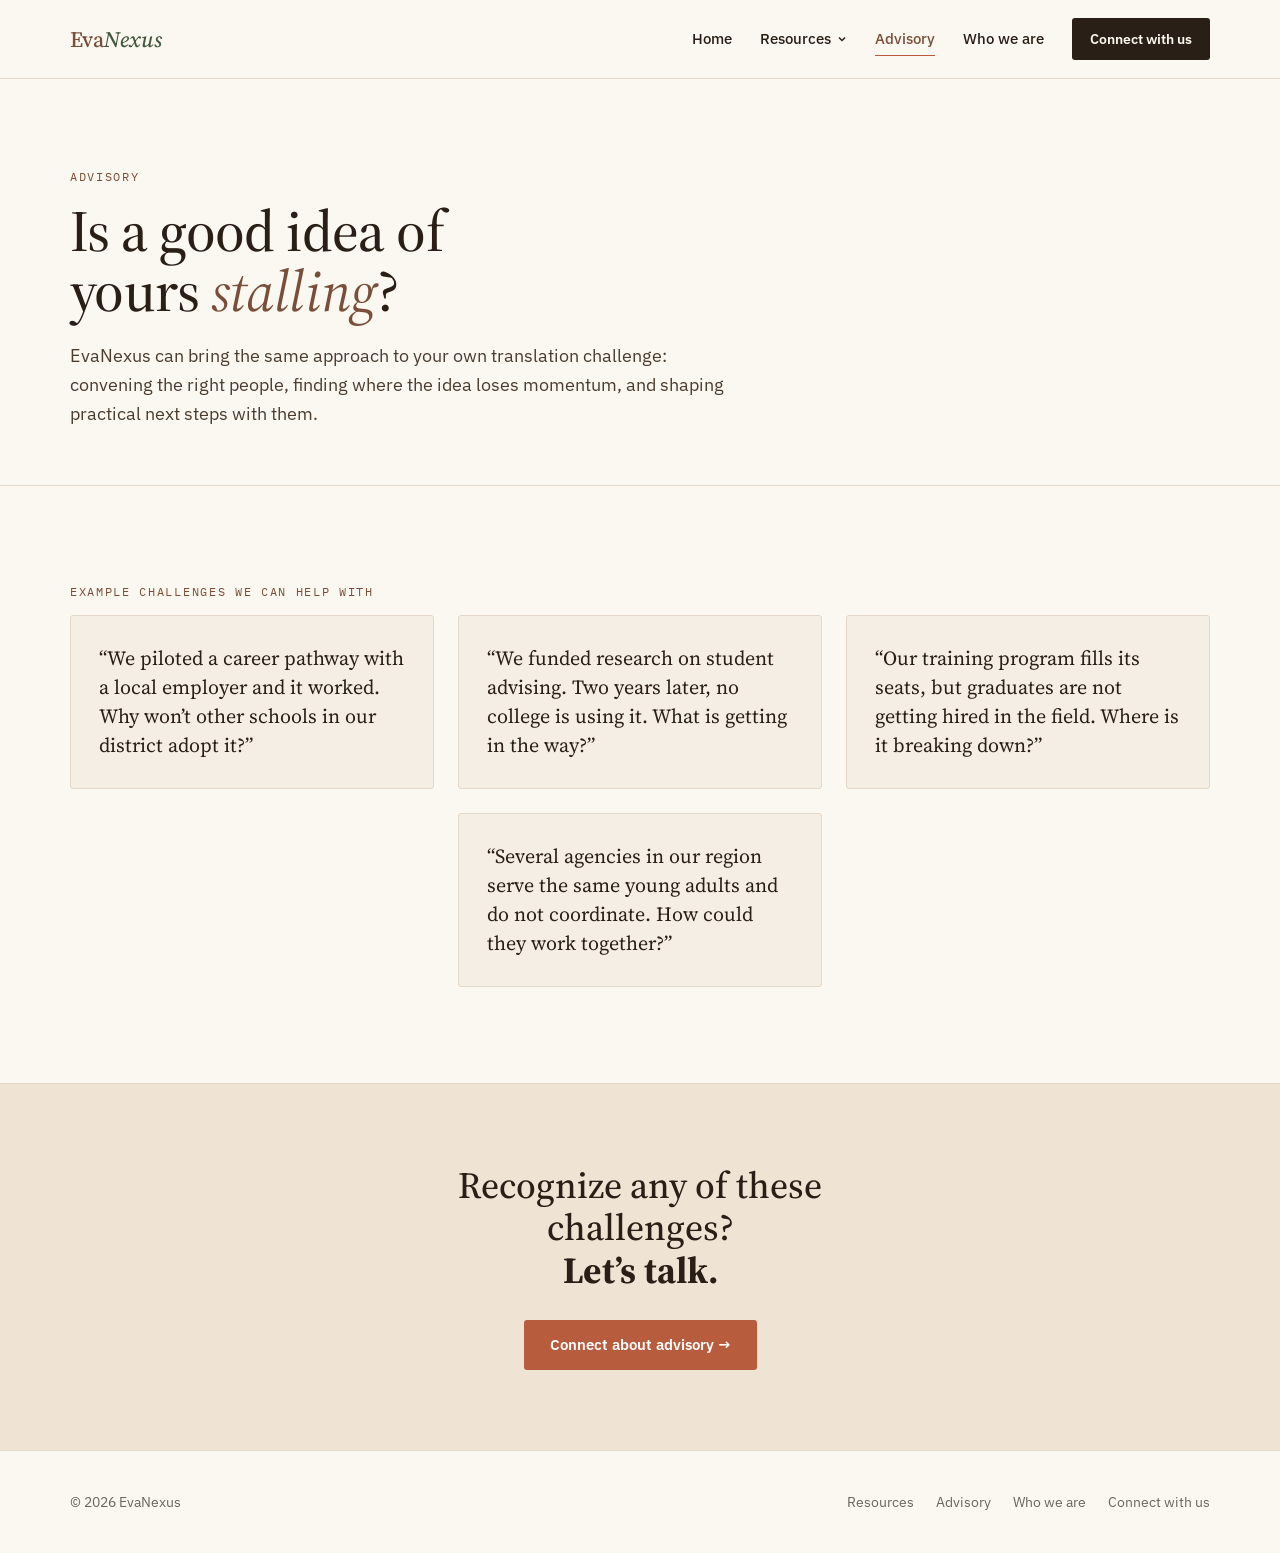
==== advisory.html @ 3455cbdf "Add files via upload" ====
<!doctype html>
<html lang="en">
<head>
<meta charset="utf-8">
<meta name="viewport" content="width=device-width, initial-scale=1">
<title>Advisory | EvaNexus</title>
<meta name="description" content="EvaNexus builds shared knowledge about where promising education and workforce ideas stall between research and economic mobility, and what helps them move.">
<meta property="og:title" content="Advisory | EvaNexus">
<meta property="og:description" content="EvaNexus builds shared knowledge about where promising education and workforce ideas stall between research and economic mobility, and what helps them move.">
<meta property="og:image" content="https://evanexus.org/images/evanexus-share.png">
<meta property="og:url" content="https://evanexus.org/advisory">
<meta property="og:type" content="website">
<meta name="twitter:card" content="summary_large_image">
<link rel="icon" href="images/favicon.svg" type="image/svg+xml">
<link rel="preconnect" href="https://fonts.googleapis.com">
<link rel="preconnect" href="https://fonts.gstatic.com" crossorigin>
<link rel="stylesheet" href="https://fonts.googleapis.com/css2?family=Source+Serif+4:ital,opsz,wght@0,8..60,400..600;1,8..60,400..600&amp;family=IBM+Plex+Sans:wght@400;500;600&amp;family=IBM+Plex+Mono:wght@400;500&amp;display=swap">
<link rel="stylesheet" href="site.css">
</head>
<body>
<div style="background: #FBF7F1; color: #2A1F16; font-family: 'IBM Plex Sans', -apple-system, 'Segoe UI', sans-serif; font-size: 16px; line-height: 1.6">

<header style="position: sticky; top: 0; z-index: 10; background: #FBF7F1; border-bottom: 1px solid #E4D9C8">
<nav aria-label="Main" style="max-width: 1140px; margin: 0 auto; padding: 18px clamp(20px, 5vw, 64px); display: flex; flex-wrap: wrap; align-items: center; justify-content: space-between; gap: 16px">
<a href="index.html" style="font-family: 'Source Serif 4', Georgia, serif; font-weight: 500; font-size: 22px; color: #7A4F3A; text-decoration: none">Eva<span style="font-style: italic; color: #43593F">Nexus</span></a>
<div style="display: flex; flex-wrap: wrap; align-items: center; gap: 28px; font-size: 15px; font-weight: 500">
<a href="index.html" style="color: #2A1F16; text-decoration: none; padding: 4px 0">Home</a>
<div class="enx-dd" style="position: relative">
<a href="resources.html" aria-haspopup="true" style="display: inline-flex; align-items: center; gap: 6px; color: #2A1F16; text-decoration: none; padding: 4px 0;">Resources <svg width="10" height="10" viewBox="0 0 10 10" fill="none" stroke="currentColor" stroke-width="1.5" aria-hidden="true"><path d="M2 3.5l3 3 3-3"></path></svg></a>
<div class="enx-menu" style="position: absolute; top: 100%; left: -14px; padding-top: 10px; z-index: 20">
<div style="display: flex; flex-direction: column; min-width: 230px; background: #FBF7F1; border: 1px solid #E4D9C8; border-radius: 3px; box-shadow: 0 8px 24px rgba(42, 31, 22, 0.1); padding: 6px">
<a href="resources.html#blog" style="display: flex; align-items: center; gap: 10px; padding: 10px 14px; border-radius: 3px; color: #2A1F16; text-decoration: none; font-size: 15px; font-weight: 500; white-space: nowrap"><svg width="16" height="16" viewBox="0 0 16 16" fill="none" stroke="#7A4F3A" stroke-width="1.4" stroke-linecap="round" stroke-linejoin="round" aria-hidden="true"><path d="M10.5 2.5l3 3L6 13H3v-3z"></path><path d="M9 4l3 3"></path></svg>Blog</a>
<a href="resources.html#reports" style="display: flex; align-items: center; gap: 10px; padding: 10px 14px; border-radius: 3px; color: #2A1F16; text-decoration: none; font-size: 15px; font-weight: 500; white-space: nowrap"><svg width="16" height="16" viewBox="0 0 16 16" fill="none" stroke="#7A4F3A" stroke-width="1.4" stroke-linecap="round" stroke-linejoin="round" aria-hidden="true"><path d="M4 1.5h5.5L12.5 4.5V14.5H4z"></path><path d="M9.5 1.5v3h3M6 8h4.5M6 10.5h4.5"></path></svg>White Papers/Reports</a>
<a href="resources.html#frameworks" style="display: flex; align-items: center; gap: 10px; padding: 10px 14px; border-radius: 3px; color: #2A1F16; text-decoration: none; font-size: 15px; font-weight: 500; white-space: nowrap"><svg width="16" height="16" viewBox="0 0 16 16" fill="none" stroke="#7A4F3A" stroke-width="1.4" stroke-linecap="round" stroke-linejoin="round" aria-hidden="true"><rect x="2" y="2" width="5" height="5"></rect><rect x="9" y="2" width="5" height="5"></rect><rect x="2" y="9" width="5" height="5"></rect><path d="M11.5 9v5M9 11.5h5"></path></svg>Frameworks</a>
</div>
</div>
</div>
<a href="advisory.html" style="color: #7A4F3A; text-decoration: none; border-bottom: 1.5px solid #B85C3E; padding: 4px 0">Advisory</a>
<a href="who-we-are.html" style="color: #2A1F16; text-decoration: none; padding: 4px 0">Who we are</a>
<a href="connect.html" style="background: #2A1F16; color: #FBF7F1; text-decoration: none; padding: 10px 18px; border-radius: 3px; font-weight: 600; font-size: 14px">Connect with us</a>
</div>
</nav>
</header>

<section style="padding: clamp(52px, 7vw, 88px) 0 clamp(32px, 5vw, 56px); border-bottom: 1px solid #E4D9C8">
<div style="max-width: 1140px; margin: 0 auto; padding: 0 clamp(20px, 5vw, 64px)">
<p style="margin: 0 0 14px; font-family: 'IBM Plex Mono', ui-monospace, monospace; font-size: 12px; letter-spacing: 0.14em; text-transform: uppercase; color: #7A4F3A">Advisory</p>
<h1 style="margin: 0 0 20px; max-width: 18ch; font-family: 'Source Serif 4', Georgia, serif; font-weight: 500; font-size: clamp(38px, 5vw, 58px); line-height: 1.05; letter-spacing: -0.01em; color: #2A1F16">Is a good idea of yours <em style="font-weight: 400; color: #7A4F3A">stalling</em>?</h1>
<p style="margin: 0; font-size: 18px; color: #4A3D30; max-width: 62ch">EvaNexus can bring the same approach to your own translation challenge: convening the right people, finding where the idea loses momentum, and shaping practical next steps with them.</p>
</div>
</section>

<section style="padding: clamp(56px, 9vw, 96px) 0">
<div style="max-width: 1140px; margin: 0 auto; padding: 0 clamp(20px, 5vw, 64px)">
<p style="margin: 0 0 14px; font-family: 'IBM Plex Mono', ui-monospace, monospace; font-size: 12px; letter-spacing: 0.14em; text-transform: uppercase; color: #7A4F3A">EXAMPLE CHALLENGES WE CAN HELP WITH</p>

<div style="display: grid; grid-template-columns: repeat(auto-fit, minmax(320px, 1fr)); gap: 24px">
<blockquote style="margin: 0; background: #F5EEE4; border: 1px solid #E4D9C8; border-radius: 3px; padding: 28px; font-family: 'Source Serif 4', Georgia, serif; font-size: 20px; line-height: 1.45; color: #2A1F16">“We piloted a career pathway with a local employer and it worked. Why won’t other schools in our district adopt it?”</blockquote>
<blockquote style="margin: 0; background: #F5EEE4; border: 1px solid #E4D9C8; border-radius: 3px; padding: 28px; font-family: 'Source Serif 4', Georgia, serif; font-size: 20px; line-height: 1.45; color: #2A1F16">“We funded research on student advising. Two years later, no college is using it. What is getting in the way?”</blockquote>
<blockquote style="margin: 0; background: #F5EEE4; border: 1px solid #E4D9C8; border-radius: 3px; padding: 28px; font-family: 'Source Serif 4', Georgia, serif; font-size: 20px; line-height: 1.45; color: #2A1F16">“Our training program fills its seats, but graduates are not getting hired in the field. Where is it breaking down?”</blockquote>
<blockquote style="margin: 0; background: #F5EEE4; border: 1px solid #E4D9C8; border-radius: 3px; padding: 28px; font-family: 'Source Serif 4', Georgia, serif; font-size: 20px; line-height: 1.45; color: #2A1F16" class="enx-center-last">“Several agencies in our region serve the same young adults and do not coordinate. How could they work together?”</blockquote>
</div>
</div>
</section>

<section style="background: #EFE4D4; border-top: 1px solid #E4D9C8; padding: clamp(48px, 7vw, 80px) 0">
<div style="max-width: 1140px; margin: 0 auto; padding: 0 clamp(20px, 5vw, 64px); display: flex; flex-direction: column; align-items: center; gap: 28px; text-align: center">
<h2 style="margin: 0; max-width: 30ch; font-family: 'Source Serif 4', Georgia, serif; font-weight: 500; font-size: clamp(28px, 3vw, 37px); line-height: 1.15; color: #2A1F16; text-align: center">Recognize any of these challenges? <br><strong>Let’s talk.</strong></h2>
<a href="connect.html" style="background: #B85C3E; color: #FFFFFF; text-decoration: none; padding: 13px 26px; border-radius: 3px; font-weight: 600; font-size: 15px">Connect about advisory →</a>
</div>
</section>

<footer style="border-top: 1px solid #E4D9C8; padding: 40px 0">
<div style="max-width: 1140px; margin: 0 auto; padding: 0 clamp(20px, 5vw, 64px); display: flex; flex-wrap: wrap; align-items: center; justify-content: space-between; gap: 16px; font-size: 14px; color: #6B6560">
<span>© 2026 EvaNexus</span>
<div style="display: flex; flex-wrap: wrap; gap: 22px">
<a href="resources.html" style="color: #6B6560; text-decoration: none">Resources</a>
<a href="advisory.html" style="color: #6B6560; text-decoration: none">Advisory</a>
<a href="who-we-are.html" style="color: #6B6560; text-decoration: none">Who we are</a>
<a href="connect.html" style="color: #6B6560; text-decoration: none">Connect with us</a>
</div>
</div>
</footer>

</div>
</body>
</html>
---- site.css ----
/* EvaNexus site-wide styles. Page layout styles are inline in each page. */
html{scroll-behavior:smooth}
body{margin:0;background:#FBF7F1}
a{color:#7A4F3A}a:hover{color:#B85C3E}
a:focus-visible{outline:2px solid #B85C3E;outline-offset:3px}
img{max-width:100%}
@media (prefers-reduced-motion: reduce){html{scroll-behavior:auto}}

/* Resources dropdown in the main menu */
.enx-menu{visibility:hidden;opacity:0;transition:opacity .15s ease}
.enx-dd:hover .enx-menu,.enx-dd:focus-within .enx-menu{visibility:visible;opacity:1}
.enx-menu a:hover,.enx-menu a:focus-visible{background:#F5EEE4;color:#7A4F3A}

/* Advisory: on wide screens, center the fourth challenge under the first three */
@media (min-width: 1140px){.enx-center-last{grid-column:2;grid-row:2}}
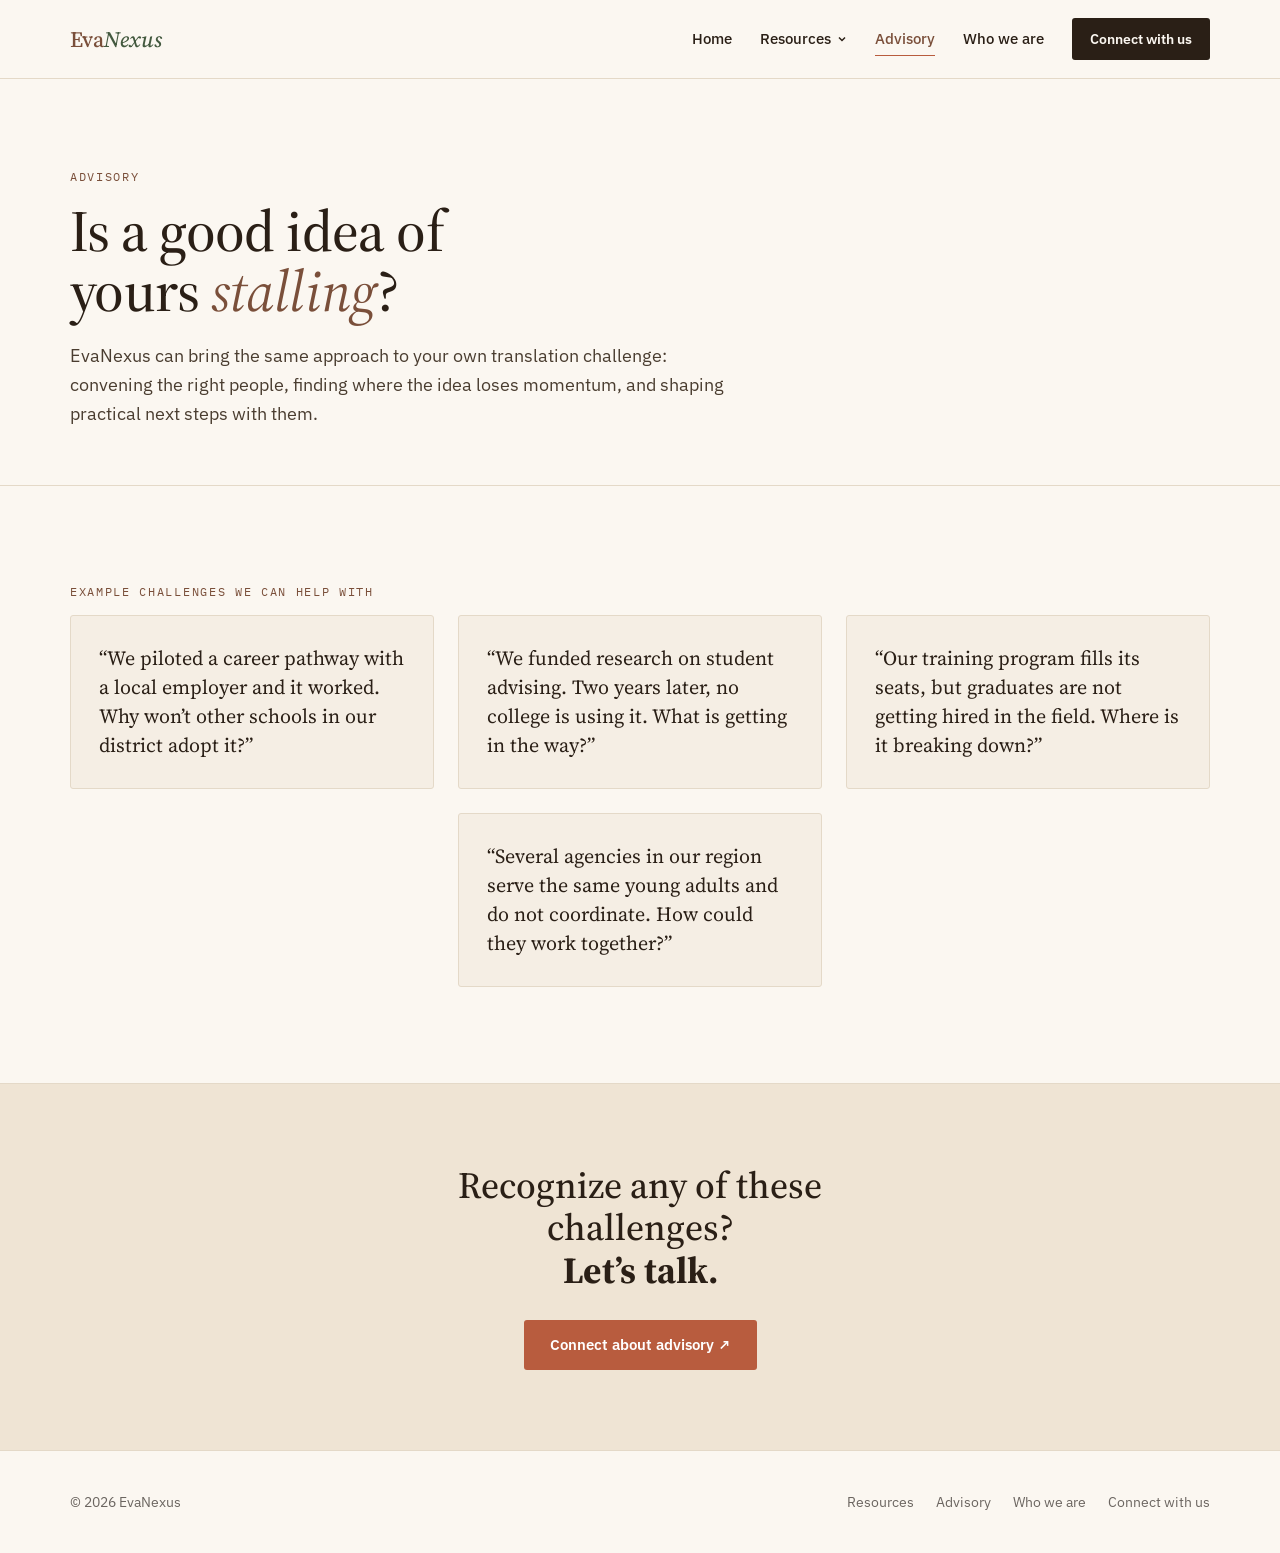
==== commit 9c34f9b1: "Add files via upload" ====
--- a/advisory.html
+++ b/advisory.html
@@ -66,7 +66,7 @@
 <section style="background: #EFE4D4; border-top: 1px solid #E4D9C8; padding: clamp(48px, 7vw, 80px) 0">
 <div style="max-width: 1140px; margin: 0 auto; padding: 0 clamp(20px, 5vw, 64px); display: flex; flex-direction: column; align-items: center; gap: 28px; text-align: center">
 <h2 style="margin: 0; max-width: 30ch; font-family: 'Source Serif 4', Georgia, serif; font-weight: 500; font-size: clamp(28px, 3vw, 37px); line-height: 1.15; color: #2A1F16; text-align: center">Recognize any of these challenges? <br><strong>Let’s talk.</strong></h2>
-<a href="connect.html" style="background: #B85C3E; color: #FFFFFF; text-decoration: none; padding: 13px 26px; border-radius: 3px; font-weight: 600; font-size: 15px">Connect about advisory →</a>
+<a href="https://forms.gle/Bqp2pSr2w9rLmFGt6" target="_blank" rel="noopener" style="background: #B85C3E; color: #FFFFFF; text-decoration: none; padding: 13px 26px; border-radius: 3px; font-weight: 600; font-size: 15px">Connect about advisory ↗</a>
 </div>
 </section>
 
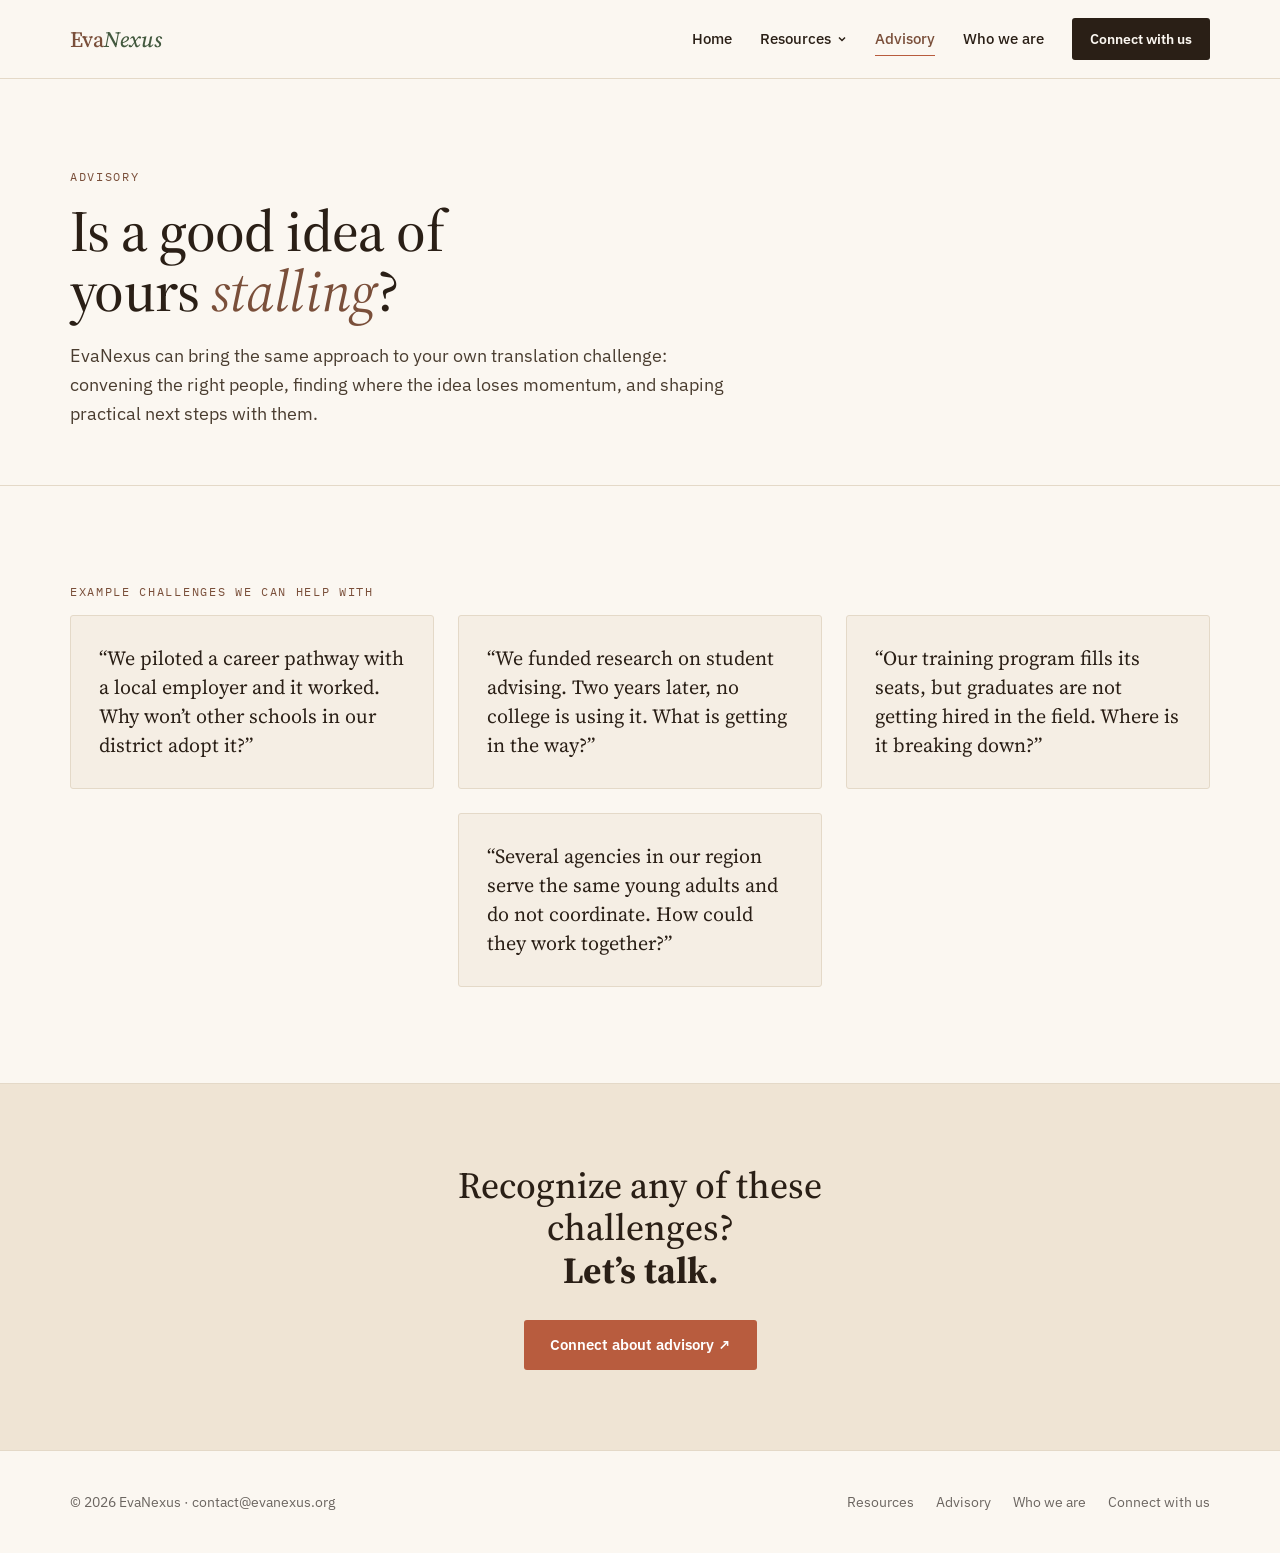
==== commit b274dfda: "Add files via upload" ====
--- a/advisory.html
+++ b/advisory.html
@@ -72,7 +72,7 @@
 
 <footer style="border-top: 1px solid #E4D9C8; padding: 40px 0">
 <div style="max-width: 1140px; margin: 0 auto; padding: 0 clamp(20px, 5vw, 64px); display: flex; flex-wrap: wrap; align-items: center; justify-content: space-between; gap: 16px; font-size: 14px; color: #6B6560">
-<span>© 2026 EvaNexus</span>
+<span>© 2026 EvaNexus · <a href="mailto:contact@evanexus.org" style="color: #6B6560; text-decoration: none">contact@evanexus.org</a></span>
 <div style="display: flex; flex-wrap: wrap; gap: 22px">
 <a href="resources.html" style="color: #6B6560; text-decoration: none">Resources</a>
 <a href="advisory.html" style="color: #6B6560; text-decoration: none">Advisory</a>
